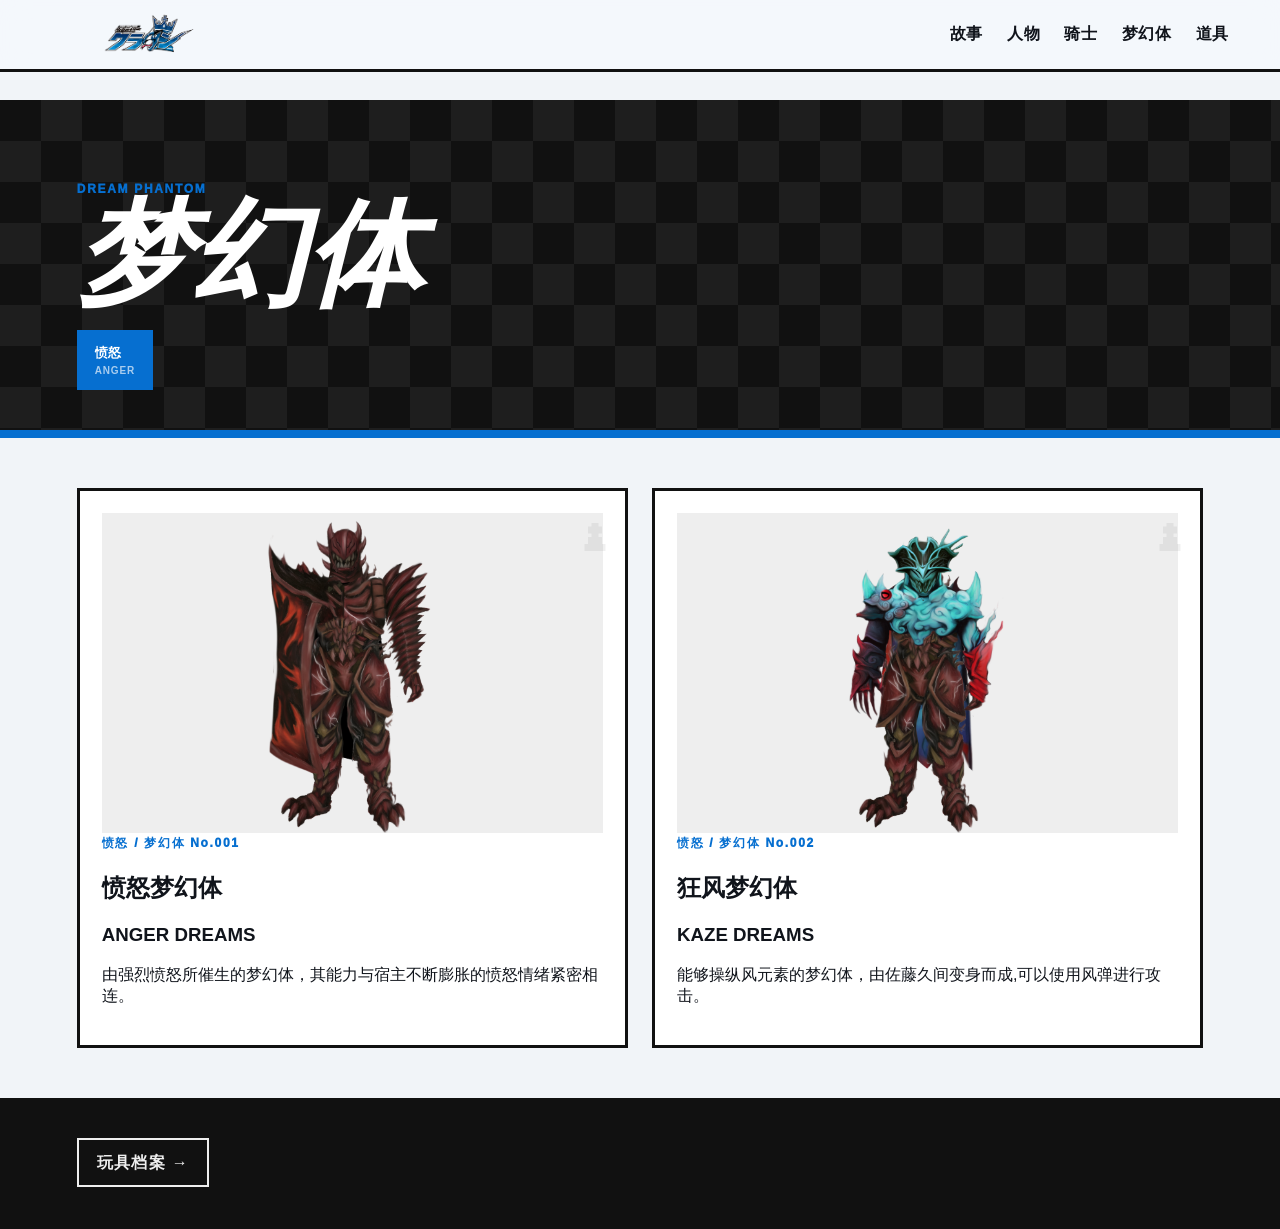
==== monster/index.html @ 126545e6 "episode 1" ====
<!doctype html><html lang="zh-CN"><head><meta charset="utf-8"><meta name="viewport" content="width=device-width,initial-scale=1"><title>梦幻体 | CROWN</title><link rel="stylesheet" href="../assets/css/site.css"></head><body><header class="site-header"><a class="brand" href="../index.html"><img src="../assets/images/brand/logo.png"></a><button class="menu-toggle">菜单</button><nav class="nav"><a href="../story/index.html">故事</a><a href="../character/index.html">人物</a><a href="../rider/index.html">骑士</a><a href="index.html">梦幻体</a><a href="../item/index.html">道具</a></nav></header><main class="subpage"><section class="page-hero"><p class="eyebrow">DREAM PHANTOM</p><h1>梦幻体</h1><div id="monster-tabs" class="branch-tabs"></div></section><section id="monster-list" class="detail-list"></section></main><footer class="footer"><a class="archive-link" href="../archive/index.html">玩具档案 →</a></footer><script src="../data/site-data.js"></script><script src="../assets/js/site.js"></script></body></html>
---- assets/css/site.css ----
:root{--ink:#10141b;--blue:#066fd0;--cyan:#08b8ee;--navy:#092b54;--paper:#f1f4f8;--white:#fff;--gold:#e2b94e;--line:#18212a;--shadow:0 18px 50px rgba(0,0,0,.22)}*{box-sizing:border-box}html{scroll-behavior:smooth}body{margin:0;font-family:"Microsoft YaHei","Noto Sans SC",Arial,sans-serif;color:var(--ink);background:var(--paper);overflow-x:hidden}a{text-decoration:none;color:inherit}img{max-width:100%;display:block}.site-header{position:fixed;z-index:50;top:0;left:0;right:0;height:72px;display:flex;align-items:center;justify-content:space-between;padding:0 clamp(18px,4vw,64px);background:rgba(245,248,252,.92);backdrop-filter:blur(14px);border-bottom:3px solid #111}.brand img{width:190px;max-height:58px;object-fit:contain}.nav{display:flex;gap:24px;font-weight:900;letter-spacing:.04em}.nav a{position:relative}.nav a:after{content:"";position:absolute;left:0;right:100%;bottom:-7px;height:4px;background:var(--cyan);transition:.2s}.nav a:hover:after{right:0}.menu-toggle{display:none;border:2px solid #111;background:white;font-weight:900;padding:8px 12px}.hero{min-height:100svh;padding-top:72px;display:grid;place-items:center;position:relative;background:#171717;overflow:hidden}.hero:before,.page-hero:before,.chess-bg:before{content:"";position:absolute;inset:0;pointer-events:none;background-image:linear-gradient(45deg,rgba(255,255,255,.055) 25%,transparent 25%,transparent 75%,rgba(255,255,255,.055) 75%),linear-gradient(45deg,rgba(255,255,255,.055) 25%,transparent 25%,transparent 75%,rgba(255,255,255,.055) 75%);background-size:82px 82px;background-position:0 0,41px 41px}.hero:after{content:"A   B   C   D   E   F   G   H";position:absolute;top:90px;left:5vw;right:5vw;color:rgba(255,255,255,.14);letter-spacing:4.5vw;font-weight:900;font-size:14px}.hero-poster{width:min(520px,86vw);box-shadow:0 30px 100px #000;transform:rotate(-1.5deg);position:relative;z-index:2}.hero-logo{position:absolute;width:min(560px,70vw);left:clamp(18px,6vw,100px);bottom:5vh;z-index:3;filter:drop-shadow(0 12px 20px #000)}.scroll-mark{position:absolute;right:3vw;bottom:4vh;color:#fff;writing-mode:vertical-rl;font-weight:900;letter-spacing:.3em}.section{padding:110px clamp(20px,6vw,110px);position:relative}.section-title{font-size:clamp(46px,8vw,112px);line-height:.82;margin:0 0 50px;font-style:italic;font-weight:1000;letter-spacing:-.045em;text-transform:uppercase}.section-title small{display:block;font-size:15px;letter-spacing:.16em;color:var(--blue);margin-top:18px;font-style:normal}.news{background:#fff}.news-list{max-width:1100px;margin:auto;border-top:3px solid #111}.news-row{display:grid;grid-template-columns:140px 90px 1fr;gap:20px;padding:20px 0;border-bottom:1px solid #aaa;align-items:center}.tag{background:#111;color:white;padding:5px 10px;font-size:12px;font-weight:900;text-align:center}.rider-feature{background:var(--navy);color:white;overflow:hidden}.rider-feature:after{content:"♔";position:absolute;right:-3vw;bottom:-12vw;font-size:36vw;font-weight:1000;color:rgba(255,255,255,.035);line-height:.8}.rider-grid{display:grid;grid-template-columns:1fr 1.2fr;gap:60px;align-items:center;position:relative;z-index:2}.rider-main{max-height:78vh;margin:auto;filter:drop-shadow(0 28px 25px rgba(0,0,0,.6))}.slash-card{background:#fff;color:#111;padding:35px;transform:skew(-5deg);border:4px solid #111;box-shadow:15px 15px 0 var(--cyan)}.slash-card>*{transform:skew(5deg)}.big-no{font-size:92px;font-weight:1000;line-height:.8;color:var(--blue)}.button{display:inline-flex;align-items:center;gap:12px;margin-top:25px;background:#111;color:#fff;padding:15px 22px;font-weight:900;letter-spacing:.05em;border:2px solid #111;transition:.2s}.button:hover{background:var(--blue);transform:translate(-4px,-4px);box-shadow:4px 4px 0 #111}.three-grid{display:grid;grid-template-columns:repeat(3,1fr);gap:24px}.card{background:#fff;border:3px solid #111;box-shadow:8px 8px 0 #111;overflow:hidden;transition:.2s}.card:hover{transform:translate(-5px,-5px);box-shadow:13px 13px 0 var(--blue)}.card-image{aspect-ratio:1/1;object-fit:cover;width:100%;background:#ddd}.card-body{padding:20px}.card-body h3{margin:0;font-size:26px}.eyebrow{font-size:12px;font-weight:1000;color:var(--blue);letter-spacing:.14em}.monsters{background:#161616;color:white}.monster-card{background:#241111;border-color:#fff;box-shadow:8px 8px 0 #771616}.monster-card .card-image{object-fit:contain;background:radial-gradient(circle,#4e1919,#090909)}.story-block{background:#e6e2d8}.story-grid{display:grid;grid-template-columns:.9fr 1.1fr;gap:40px;align-items:center}.story-grid img{box-shadow:var(--shadow)}.episode-no{font-size:130px;line-height:.75;font-weight:1000;color:var(--blue)}.footer{background:#111;color:#eee;padding:55px clamp(20px,6vw,110px)}.footer-grid{display:flex;justify-content:space-between;gap:30px;align-items:flex-end}.archive-link{border:2px solid #eee;padding:14px 18px;font-weight:900;letter-spacing:.08em}.subpage{padding-top:100px;min-height:100vh}.page-hero{padding:70px clamp(20px,6vw,110px) 40px;background:#111;color:white;border-bottom:8px solid var(--blue);position:relative;overflow:hidden}.page-hero>*{position:relative;z-index:1}.page-hero h1{font-size:clamp(54px,9vw,128px);margin:0;line-height:.8;font-style:italic}.form-tabs{display:flex;flex-wrap:wrap;gap:10px;margin:35px 0}.form-tab{border:2px solid currentColor;padding:11px 14px;background:transparent;color:inherit;font-weight:900;cursor:pointer}.form-tab.active{background:var(--blue);color:#fff}.form-view{display:grid;grid-template-columns:minmax(0,1.05fr) minmax(360px,.95fr);gap:54px;align-items:start;padding:60px clamp(20px,6vw,110px)}.rider-visual-panel{position:sticky;top:100px}.image-switcher{position:relative;background:linear-gradient(135deg,#eaf3ff,#d6e5f5);border:4px solid #111;box-shadow:12px 12px 0 var(--blue);padding:24px;min-height:640px;display:flex;align-items:center;justify-content:center;overflow:hidden}.image-switcher:before{content:"";position:absolute;inset:0;background-image:linear-gradient(45deg,rgba(0,70,160,.06) 25%,transparent 25%,transparent 75%,rgba(0,70,160,.06) 75%),linear-gradient(45deg,rgba(0,70,160,.06) 25%,transparent 25%,transparent 75%,rgba(0,70,160,.06) 75%);background-size:70px 70px;background-position:0 0,35px 35px}.image-stage{position:relative;width:100%;height:590px;z-index:1}.switch-image{position:absolute;inset:0;width:100%;height:100%;object-fit:contain;opacity:0;transform:translateX(22px);transition:.3s ease;background:transparent}.switch-image.active{opacity:1;transform:none}.image-arrow,.manual-arrow{position:absolute;z-index:3;top:50%;transform:translateY(-50%);width:54px;height:74px;border:3px solid #111;background:#fff;font-size:46px;font-weight:900;cursor:pointer;box-shadow:5px 5px 0 var(--blue)}.image-arrow.prev,.manual-arrow.prev{left:12px}.image-arrow.next,.manual-arrow.next{right:12px}.image-dots{position:absolute;z-index:4;bottom:12px;left:50%;transform:translateX(-50%);display:flex;gap:8px}.dot{border:2px solid #111;background:#fff;padding:8px 12px;font-weight:900;cursor:pointer}.dot.active{background:#111;color:#fff}.rider-copy-panel blockquote{font-weight:900;border-left:5px solid var(--blue);padding:14px 0 14px 15px;margin:25px 0;background:#fff}.form-name{font-size:44px;margin:.2em 0}.form-intro{line-height:1.9}.stats{display:grid;grid-template-columns:repeat(2,1fr);border-top:3px solid #111;margin-top:30px}.stat{padding:13px 10px;border-bottom:1px solid #aaa}.stat b{display:block;font-size:11px;color:var(--blue);letter-spacing:.1em}.rider-info-block{margin-top:32px;background:#fff;border:3px solid #111;padding:24px}.rider-info-block h3{margin-top:0;font-size:24px}.rider-info-block li{margin:.65em 0;line-height:1.7}.component-list{border-top:2px solid #111}.component-row{display:grid;grid-template-columns:58px 1fr;gap:14px;padding:16px 0;border-bottom:1px solid #bbb}.component-row>strong{width:48px;height:48px;border-radius:50%;display:grid;place-items:center;background:var(--blue);color:white;font-size:20px}.component-row b{font-size:18px}.component-row p{margin:.4em 0 0;line-height:1.6}.detail-list{display:grid;grid-template-columns:repeat(2,1fr);gap:24px;padding:50px clamp(20px,6vw,110px)}.detail-card{background:white;border:3px solid #111;padding:22px}.detail-card img{height:320px;width:100%;object-fit:contain;background:#eee}.story-page{max-width:1000px;margin:auto;padding:60px 20px}.story-page .lead{font-size:22px;line-height:1.9}.story-page h1{font-size:54px}.column{margin-top:70px;border-left:10px solid var(--blue);padding:24px 30px;background:white}.only-footer-note{font-size:12px;opacity:.65}
.item-preview{background:#dce9f8}.item-preview-grid{display:grid;grid-template-columns:repeat(4,1fr);gap:18px}.item-preview-card{background:white;border:3px solid #111;padding:18px;box-shadow:8px 8px 0 var(--blue)}.item-preview-card img{height:180px;width:100%;object-fit:contain}.item-preview-card h3{margin:.4em 0}.item-preview-card p{margin:0;color:#555}.item-page{padding:50px clamp(20px,6vw,110px)}.item-category{margin-bottom:70px}.category-title{display:flex;align-items:center;gap:18px;border-bottom:4px solid #111;margin-bottom:24px}.category-title h2{font-size:36px;margin:0 0 12px}.chess-file{width:54px;height:54px;display:grid;place-items:center;background:#111;color:#fff;font-size:28px;font-weight:1000}.item-grid{display:grid;grid-template-columns:repeat(2,1fr);gap:22px}.item-card{display:grid;grid-template-columns:220px 1fr;gap:22px;background:#fff;border:3px solid #111;padding:20px}.item-card img{width:100%;height:210px;object-fit:contain;background:linear-gradient(135deg,#edf6ff,#d4e8ff)}.en-name{font-weight:900;letter-spacing:.08em;color:#666}.archive-page{background:#0b1e38;color:#fff}.toy-grid{display:grid;grid-template-columns:repeat(3,1fr);gap:20px;padding:50px clamp(20px,6vw,110px)}.toy-box{position:relative;background:#fff;border:4px solid #111;overflow:hidden;box-shadow:10px 10px 0 var(--cyan);min-height:310px}.toy-box img{width:100%;height:100%;min-height:310px;object-fit:cover}.toy-box-label{position:absolute;left:0;right:0;bottom:0;padding:18px;background:linear-gradient(transparent,rgba(0,0,0,.88));color:#fff}.toy-box-label span{font-size:12px}.toy-box-label h2{margin:.3em 0 0}.toy-box-label p{margin:.2em 0 0}.toy-detail-page{background:#eff5fb}.toy-hero{display:grid;grid-template-columns:1.15fr .85fr;gap:42px;padding:55px clamp(20px,6vw,110px);align-items:center}.toy-package{background:#fff;border:4px solid #111;box-shadow:12px 12px 0 var(--cyan)}.toy-package img{width:100%;max-height:650px;object-fit:contain}.toy-copy h1{font-size:clamp(46px,6vw,86px);margin:.15em 0}.toy-copy h2{letter-spacing:.08em;color:#555}.manual-viewer{padding:60px clamp(20px,6vw,110px);background:#0d1b2e;color:#fff}.manual-head{display:flex;justify-content:space-between;align-items:end;margin-bottom:24px}.manual-head h2{font-size:42px;margin:.2em 0}.manual-stage{position:relative;min-height:640px;background:#102542;border:3px solid #fff;display:grid;place-items:center;padding:18px}.manual-stage img{max-width:100%;max-height:78vh;object-fit:contain}.manual-empty{text-align:center;line-height:2;color:#cbd5e1}.manual-empty code{background:#000;padding:3px 6px}.manual-thumbs{display:flex;justify-content:center;gap:8px;margin-top:16px}.manual-thumbs button{border:2px solid #fff;background:transparent;color:#fff;padding:8px 12px;font-weight:900;cursor:pointer}.manual-thumbs button.active{background:#fff;color:#111}
@media(max-width:1000px){.item-preview-grid{grid-template-columns:repeat(2,1fr)}.item-grid{grid-template-columns:1fr}.toy-grid{grid-template-columns:repeat(2,1fr)}}@media(max-width:800px){.nav{display:none}.menu-toggle{display:block}.nav.open{display:flex;position:absolute;top:72px;right:0;left:0;padding:25px;background:white;flex-direction:column;border-bottom:3px solid #111}.hero-logo{bottom:7vh;width:76vw}.rider-grid,.story-grid,.form-view,.toy-hero{grid-template-columns:1fr}.rider-visual-panel{position:relative;top:auto}.three-grid,.detail-list,.toy-grid{grid-template-columns:1fr}.news-row{grid-template-columns:1fr;gap:8px}.footer-grid{display:grid}.section{padding-top:75px}.section-title{font-size:56px}.image-switcher{min-height:520px}.image-stage{height:470px}.item-preview-grid{grid-template-columns:1fr}.item-card{grid-template-columns:1fr}.manual-stage{min-height:420px}.manual-arrow{width:44px;height:60px}.story-page h1{font-size:42px}}

/* v0.4：长期连载分类 / 首页精选 */
.section-jump{display:inline-flex;margin-top:34px;border:2px solid currentColor;padding:12px 18px;font-weight:900;letter-spacing:.08em;position:relative;z-index:4}.section-jump:hover{background:#fff;color:#111}.section-jump.dark:hover{background:#111;color:#fff}.home-rider-name{font-size:clamp(34px,4vw,58px);margin:.1em 0}.home-story-title{font-size:clamp(32px,4.5vw,56px);margin:.2em 0}.home-story-summary{line-height:1.9}.branch-tabs{display:flex;flex-wrap:wrap;gap:10px;margin-top:30px;position:relative;z-index:2}.rider-tab,.monster-tab,.story-tab{border:2px solid #fff;background:transparent;color:#fff;padding:12px 16px;font-weight:900;cursor:pointer;text-align:left}.rider-tab span{display:inline-block;margin-right:8px;color:var(--cyan)}.monster-tab small,.story-tab small{display:block;font-size:10px;opacity:.65;margin-top:3px;letter-spacing:.08em}.rider-tab.active,.monster-tab.active,.story-tab.active{background:var(--blue);border-color:var(--blue)}.rider-tabs{margin-bottom:10px}.monster-detail{position:relative}.monster-detail:before{content:"♟";position:absolute;right:16px;top:8px;font-size:56px;color:rgba(0,0,0,.06)}

/* ===== STORY 富文本系统 v0.5 ===== */
.story-page{max-width:1180px}.story-episode-head{display:grid;grid-template-columns:180px 1fr;gap:32px;align-items:end;border-bottom:4px solid #111;padding-bottom:26px;margin-bottom:34px}.story-episode-head .episode-no{font-size:150px}.story-episode-head h1{margin:0 0 4px;font-size:clamp(46px,7vw,86px);line-height:.95}.story-cover{margin:0 0 42px;position:relative;background:#111;border:3px solid #111;box-shadow:12px 12px 0 var(--blue)}.story-cover img{width:100%;max-height:700px;object-fit:cover}.story-rich{margin-top:54px}.story-section-heading{font-size:clamp(32px,5vw,58px);margin:80px 0 28px;padding:0 0 14px;border-bottom:5px solid #111;position:relative}.story-section-heading:after{content:"";position:absolute;left:0;bottom:-5px;width:120px;height:5px;background:var(--blue)}.story-subheading{font-size:28px;margin:46px 0 18px}.story-paragraph{font-size:18px;line-height:2.05;margin:0 0 28px;letter-spacing:.02em}.story-paragraph strong{font-weight:1000;background:linear-gradient(transparent 62%,rgba(8,184,238,.28) 62%)}.story-paragraph em{font-family:Georgia,"Times New Roman",serif;font-size:1.05em}.story-media{margin:46px auto;max-width:880px}.story-media.wide{max-width:none}.story-media img{width:100%;height:auto;border:3px solid #111;box-shadow:10px 10px 0 rgba(6,111,208,.9);background:#fff}.story-media figcaption{font-size:13px;line-height:1.6;margin-top:14px;padding-left:16px;border-left:4px solid var(--blue);color:#4d5660}.story-image-placeholder{min-height:340px;border:3px dashed #6b7885;background:repeating-linear-gradient(-45deg,#edf3f8,#edf3f8 14px,#e3edf5 14px,#e3edf5 28px);display:grid;place-items:center;align-content:center;gap:8px;text-align:center;color:#506070;margin:42px 0}.story-image-placeholder strong{font-size:26px;color:#172534}.story-image-placeholder span{font-size:12px}.story-quote{margin:48px 0;padding:28px 34px 28px 48px;background:#0c294a;color:white;border:0;border-left:10px solid var(--cyan);font-size:24px;font-weight:800;line-height:1.75;position:relative}.story-quote:before{content:"♔";position:absolute;right:20px;bottom:-10px;font-size:90px;color:rgba(255,255,255,.06)}.story-quote cite{display:block;margin-top:16px;font-size:13px;font-style:normal;opacity:.65}.story-gallery{display:grid;grid-template-columns:repeat(3,1fr);gap:22px;margin:46px 0}.story-gallery.two{grid-template-columns:repeat(2,1fr)}.story-gallery .story-media{margin:0}.story-gallery .story-media img{box-shadow:6px 6px 0 var(--blue)}.story-divider{height:100px;display:flex;align-items:center;gap:16px;color:var(--blue)}.story-divider:before,.story-divider:after{content:"";height:2px;background:#111;flex:1}.story-divider span{font-size:34px}.story-callout{margin:42px 0;padding:24px 28px;background:#fff;border:3px solid #111;box-shadow:8px 8px 0 var(--gold);line-height:1.9}.story-callout>strong{display:block;font-size:20px;margin-bottom:8px;color:var(--blue)}.story-guide{margin:70px 0;padding:36px;background:#dfeeff;border:4px solid #111;box-shadow:12px 12px 0 #111}.story-guide-head{display:grid;grid-template-columns:auto 1fr;column-gap:24px;align-items:end;margin-bottom:24px}.story-guide-head .eyebrow{grid-column:1/-1}.story-guide-head h2{margin:0;font-size:42px}.story-guide-head p{margin:0;line-height:1.7}.story-guide .story-media{margin:0}.story-pager{display:grid;grid-template-columns:1fr 1fr;gap:18px;border-top:4px solid #111;margin-top:90px;padding-top:28px}.story-page-link{appearance:none;border:3px solid #111;background:white;padding:18px 20px;text-align:left;cursor:pointer;font:inherit;box-shadow:6px 6px 0 #111;transition:.2s}.story-page-link.next{text-align:right}.story-page-link:hover{transform:translate(-4px,-4px);box-shadow:10px 10px 0 var(--blue)}.story-page-link small{display:block;color:var(--blue);font-weight:900;margin-bottom:6px}.story-page-link b{font-size:16px}.story-tabs{position:sticky;top:72px;z-index:20;background:#111;padding:10px 0}.story-tab{min-width:110px}.story-tab span{display:block}.story-tab small{max-width:180px;white-space:nowrap;overflow:hidden;text-overflow:ellipsis}.story-raw{line-height:1.9}
@media(max-width:800px){.story-episode-head{grid-template-columns:1fr;gap:8px}.story-episode-head .episode-no{font-size:90px}.story-gallery,.story-gallery.two{grid-template-columns:1fr}.story-guide{padding:22px}.story-guide-head{display:block}.story-guide-head h2{font-size:32px;margin:6px 0 10px}.story-pager{grid-template-columns:1fr}.story-quote{font-size:20px;padding:24px}.story-tabs{top:72px;overflow-x:auto;flex-wrap:nowrap}.story-tab{flex:0 0 auto}}
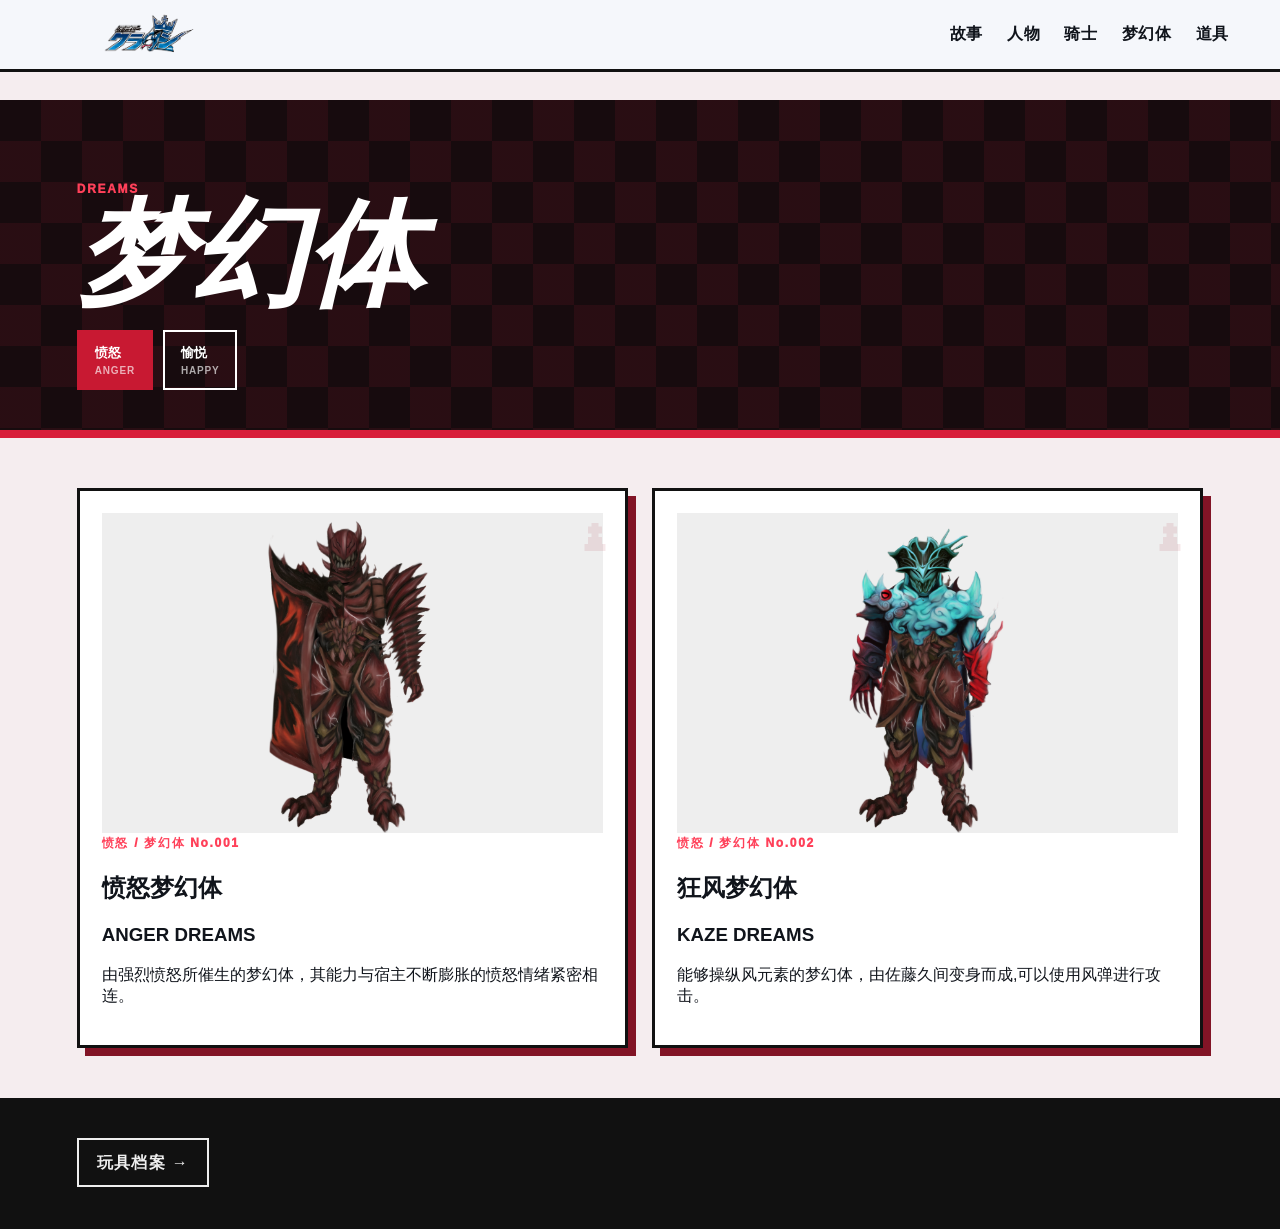
==== commit c6653e8d: "Episode 2" ====
--- a/monster/index.html
+++ b/monster/index.html
@@ -1 +1 @@
-<!doctype html><html lang="zh-CN"><head><meta charset="utf-8"><meta name="viewport" content="width=device-width,initial-scale=1"><title>梦幻体 | CROWN</title><link rel="stylesheet" href="../assets/css/site.css"></head><body><header class="site-header"><a class="brand" href="../index.html"><img src="../assets/images/brand/logo.png"></a><button class="menu-toggle">菜单</button><nav class="nav"><a href="../story/index.html">故事</a><a href="../character/index.html">人物</a><a href="../rider/index.html">骑士</a><a href="index.html">梦幻体</a><a href="../item/index.html">道具</a></nav></header><main class="subpage"><section class="page-hero"><p class="eyebrow">DREAM PHANTOM</p><h1>梦幻体</h1><div id="monster-tabs" class="branch-tabs"></div></section><section id="monster-list" class="detail-list"></section></main><footer class="footer"><a class="archive-link" href="../archive/index.html">玩具档案 →</a></footer><script src="../data/site-data.js"></script><script src="../assets/js/site.js"></script></body></html>+<!doctype html><html lang="zh-CN"><head><meta charset="utf-8"><meta name="viewport" content="width=device-width,initial-scale=1"><title>梦幻体 | CROWN</title><link rel="stylesheet" href="../assets/css/site.css"></head><body class="monster-page"><header class="site-header"><a class="brand" href="../index.html"><img src="../assets/images/brand/logo.png"></a><button class="menu-toggle">菜单</button><nav class="nav"><a href="../story/index.html">故事</a><a href="../character/index.html">人物</a><a href="../rider/index.html">骑士</a><a href="index.html">梦幻体</a><a href="../item/index.html">道具</a></nav></header><main class="subpage"><section class="page-hero"><p class="eyebrow" id="monster-page-en">DREAMS</p><h1>梦幻体</h1><div id="monster-tabs" class="branch-tabs"></div></section><section id="monster-list" class="detail-list"></section></main><footer class="footer"><a class="archive-link" href="../archive/index.html">玩具档案 →</a></footer><script src="../data/site-data.js"></script><script src="../assets/js/site.js"></script></body></html>
--- a/assets/css/site.css
+++ b/assets/css/site.css
@@ -8,3 +8,28 @@
 /* ===== STORY 富文本系统 v0.5 ===== */
 .story-page{max-width:1180px}.story-episode-head{display:grid;grid-template-columns:180px 1fr;gap:32px;align-items:end;border-bottom:4px solid #111;padding-bottom:26px;margin-bottom:34px}.story-episode-head .episode-no{font-size:150px}.story-episode-head h1{margin:0 0 4px;font-size:clamp(46px,7vw,86px);line-height:.95}.story-cover{margin:0 0 42px;position:relative;background:#111;border:3px solid #111;box-shadow:12px 12px 0 var(--blue)}.story-cover img{width:100%;max-height:700px;object-fit:cover}.story-rich{margin-top:54px}.story-section-heading{font-size:clamp(32px,5vw,58px);margin:80px 0 28px;padding:0 0 14px;border-bottom:5px solid #111;position:relative}.story-section-heading:after{content:"";position:absolute;left:0;bottom:-5px;width:120px;height:5px;background:var(--blue)}.story-subheading{font-size:28px;margin:46px 0 18px}.story-paragraph{font-size:18px;line-height:2.05;margin:0 0 28px;letter-spacing:.02em}.story-paragraph strong{font-weight:1000;background:linear-gradient(transparent 62%,rgba(8,184,238,.28) 62%)}.story-paragraph em{font-family:Georgia,"Times New Roman",serif;font-size:1.05em}.story-media{margin:46px auto;max-width:880px}.story-media.wide{max-width:none}.story-media img{width:100%;height:auto;border:3px solid #111;box-shadow:10px 10px 0 rgba(6,111,208,.9);background:#fff}.story-media figcaption{font-size:13px;line-height:1.6;margin-top:14px;padding-left:16px;border-left:4px solid var(--blue);color:#4d5660}.story-image-placeholder{min-height:340px;border:3px dashed #6b7885;background:repeating-linear-gradient(-45deg,#edf3f8,#edf3f8 14px,#e3edf5 14px,#e3edf5 28px);display:grid;place-items:center;align-content:center;gap:8px;text-align:center;color:#506070;margin:42px 0}.story-image-placeholder strong{font-size:26px;color:#172534}.story-image-placeholder span{font-size:12px}.story-quote{margin:48px 0;padding:28px 34px 28px 48px;background:#0c294a;color:white;border:0;border-left:10px solid var(--cyan);font-size:24px;font-weight:800;line-height:1.75;position:relative}.story-quote:before{content:"♔";position:absolute;right:20px;bottom:-10px;font-size:90px;color:rgba(255,255,255,.06)}.story-quote cite{display:block;margin-top:16px;font-size:13px;font-style:normal;opacity:.65}.story-gallery{display:grid;grid-template-columns:repeat(3,1fr);gap:22px;margin:46px 0}.story-gallery.two{grid-template-columns:repeat(2,1fr)}.story-gallery .story-media{margin:0}.story-gallery .story-media img{box-shadow:6px 6px 0 var(--blue)}.story-divider{height:100px;display:flex;align-items:center;gap:16px;color:var(--blue)}.story-divider:before,.story-divider:after{content:"";height:2px;background:#111;flex:1}.story-divider span{font-size:34px}.story-callout{margin:42px 0;padding:24px 28px;background:#fff;border:3px solid #111;box-shadow:8px 8px 0 var(--gold);line-height:1.9}.story-callout>strong{display:block;font-size:20px;margin-bottom:8px;color:var(--blue)}.story-guide{margin:70px 0;padding:36px;background:#dfeeff;border:4px solid #111;box-shadow:12px 12px 0 #111}.story-guide-head{display:grid;grid-template-columns:auto 1fr;column-gap:24px;align-items:end;margin-bottom:24px}.story-guide-head .eyebrow{grid-column:1/-1}.story-guide-head h2{margin:0;font-size:42px}.story-guide-head p{margin:0;line-height:1.7}.story-guide .story-media{margin:0}.story-pager{display:grid;grid-template-columns:1fr 1fr;gap:18px;border-top:4px solid #111;margin-top:90px;padding-top:28px}.story-page-link{appearance:none;border:3px solid #111;background:white;padding:18px 20px;text-align:left;cursor:pointer;font:inherit;box-shadow:6px 6px 0 #111;transition:.2s}.story-page-link.next{text-align:right}.story-page-link:hover{transform:translate(-4px,-4px);box-shadow:10px 10px 0 var(--blue)}.story-page-link small{display:block;color:var(--blue);font-weight:900;margin-bottom:6px}.story-page-link b{font-size:16px}.story-tabs{position:sticky;top:72px;z-index:20;background:#111;padding:10px 0}.story-tab{min-width:110px}.story-tab span{display:block}.story-tab small{max-width:180px;white-space:nowrap;overflow:hidden;text-overflow:ellipsis}.story-raw{line-height:1.9}
 @media(max-width:800px){.story-episode-head{grid-template-columns:1fr;gap:8px}.story-episode-head .episode-no{font-size:90px}.story-gallery,.story-gallery.two{grid-template-columns:1fr}.story-guide{padding:22px}.story-guide-head{display:block}.story-guide-head h2{font-size:32px;margin:6px 0 10px}.story-pager{grid-template-columns:1fr}.story-quote{font-size:20px;padding:24px}.story-tabs{top:72px;overflow-x:auto;flex-wrap:nowrap}.story-tab{flex:0 0 auto}}
+
+/* ===== v0.6：梦幻体红色主题 + 骑士/其他双分支 ===== */
+.monster-page{--blue:#c81932;--cyan:#ff4b61;--navy:#4b0d17;background:#f5edef}
+.monster-page .page-hero{background:#170b0e;border-bottom-color:#d81e3a}
+.monster-page .page-hero:before{background-image:linear-gradient(45deg,rgba(255,45,76,.08) 25%,transparent 25%,transparent 75%,rgba(255,45,76,.08) 75%),linear-gradient(45deg,rgba(255,45,76,.08) 25%,transparent 25%,transparent 75%,rgba(255,45,76,.08) 75%)}
+.monster-page .eyebrow{color:#ff4059}
+.monster-page .monster-tab.active{background:#c81932;border-color:#c81932}
+.monster-page .detail-card{box-shadow:8px 8px 0 #821426}
+.monster-page .monster-detail:before{color:rgba(150,0,25,.09)}
+
+.primary-branch-tabs{margin-top:30px;padding-bottom:16px;border-bottom:1px solid rgba(255,255,255,.2)}
+.secondary-branch-tabs{margin-top:14px}
+.section-tab,.other-category-tab{border:2px solid #fff;background:transparent;color:#fff;padding:12px 18px;font-weight:900;cursor:pointer;text-align:left;min-width:110px}
+.section-tab small,.other-category-tab small,.rider-tab small{display:block;font-size:10px;opacity:.65;margin-top:3px;letter-spacing:.08em}
+.section-tab.active{background:#fff;color:#111}
+.other-category-tab.active{background:var(--cyan);border-color:var(--cyan);color:#07131f}
+.rider-library-page .rider-tab{min-width:150px}
+.relation-block{border-color:var(--blue);box-shadow:8px 8px 0 rgba(6,111,208,.15)}
+.relation-links{display:grid;gap:12px}
+.relation-card{display:grid;grid-template-columns:82px 1fr auto;gap:14px;align-items:center;border:2px solid #111;padding:14px 16px;background:#eef6ff;transition:.18s}
+.relation-card span{font-size:11px;font-weight:1000;color:var(--blue);letter-spacing:.1em}
+.relation-card b{font-size:16px}
+.relation-card i{font-style:normal;font-size:28px;font-weight:900}
+.relation-card:hover{transform:translate(-3px,-3px);box-shadow:5px 5px 0 var(--blue)}
+@media(max-width:800px){.relation-card{grid-template-columns:1fr auto}.relation-card span{grid-column:1/-1}.primary-branch-tabs,.secondary-branch-tabs{overflow-x:auto;flex-wrap:nowrap}.section-tab,.other-category-tab{flex:0 0 auto}}
